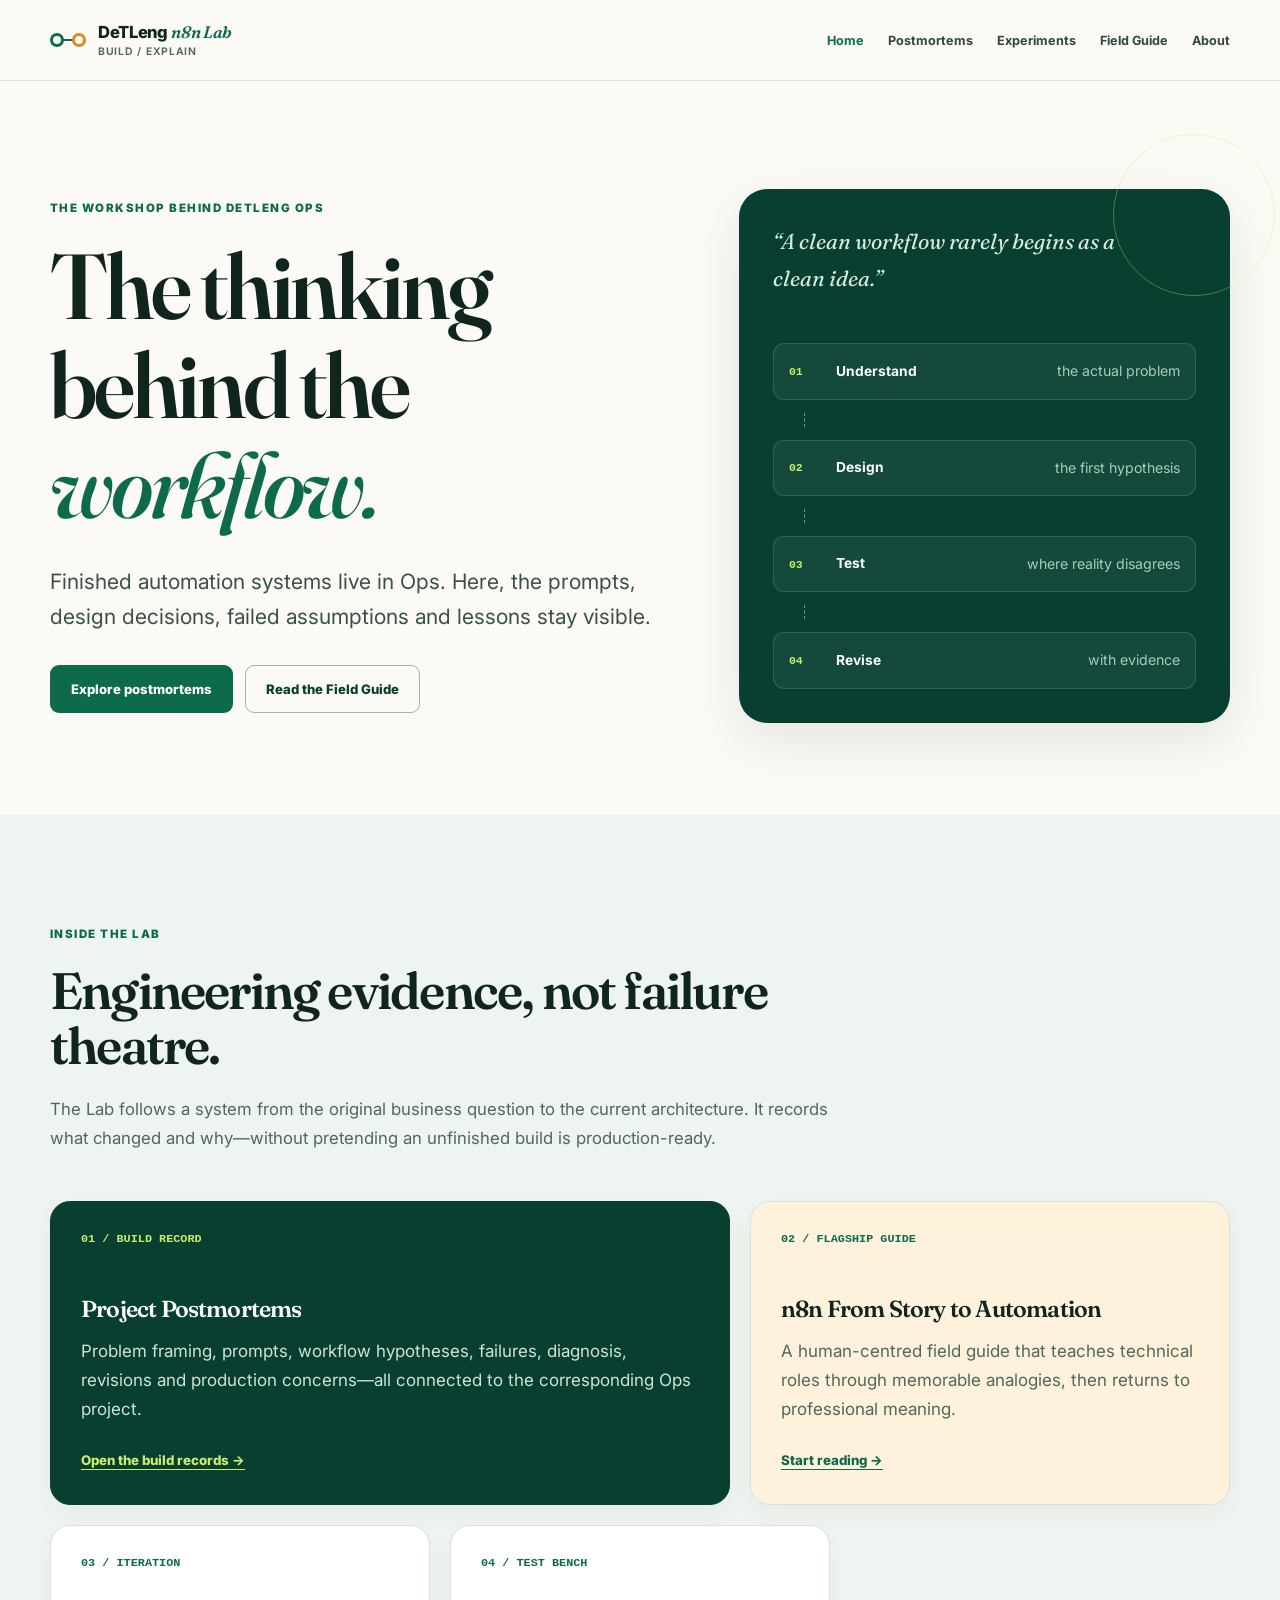
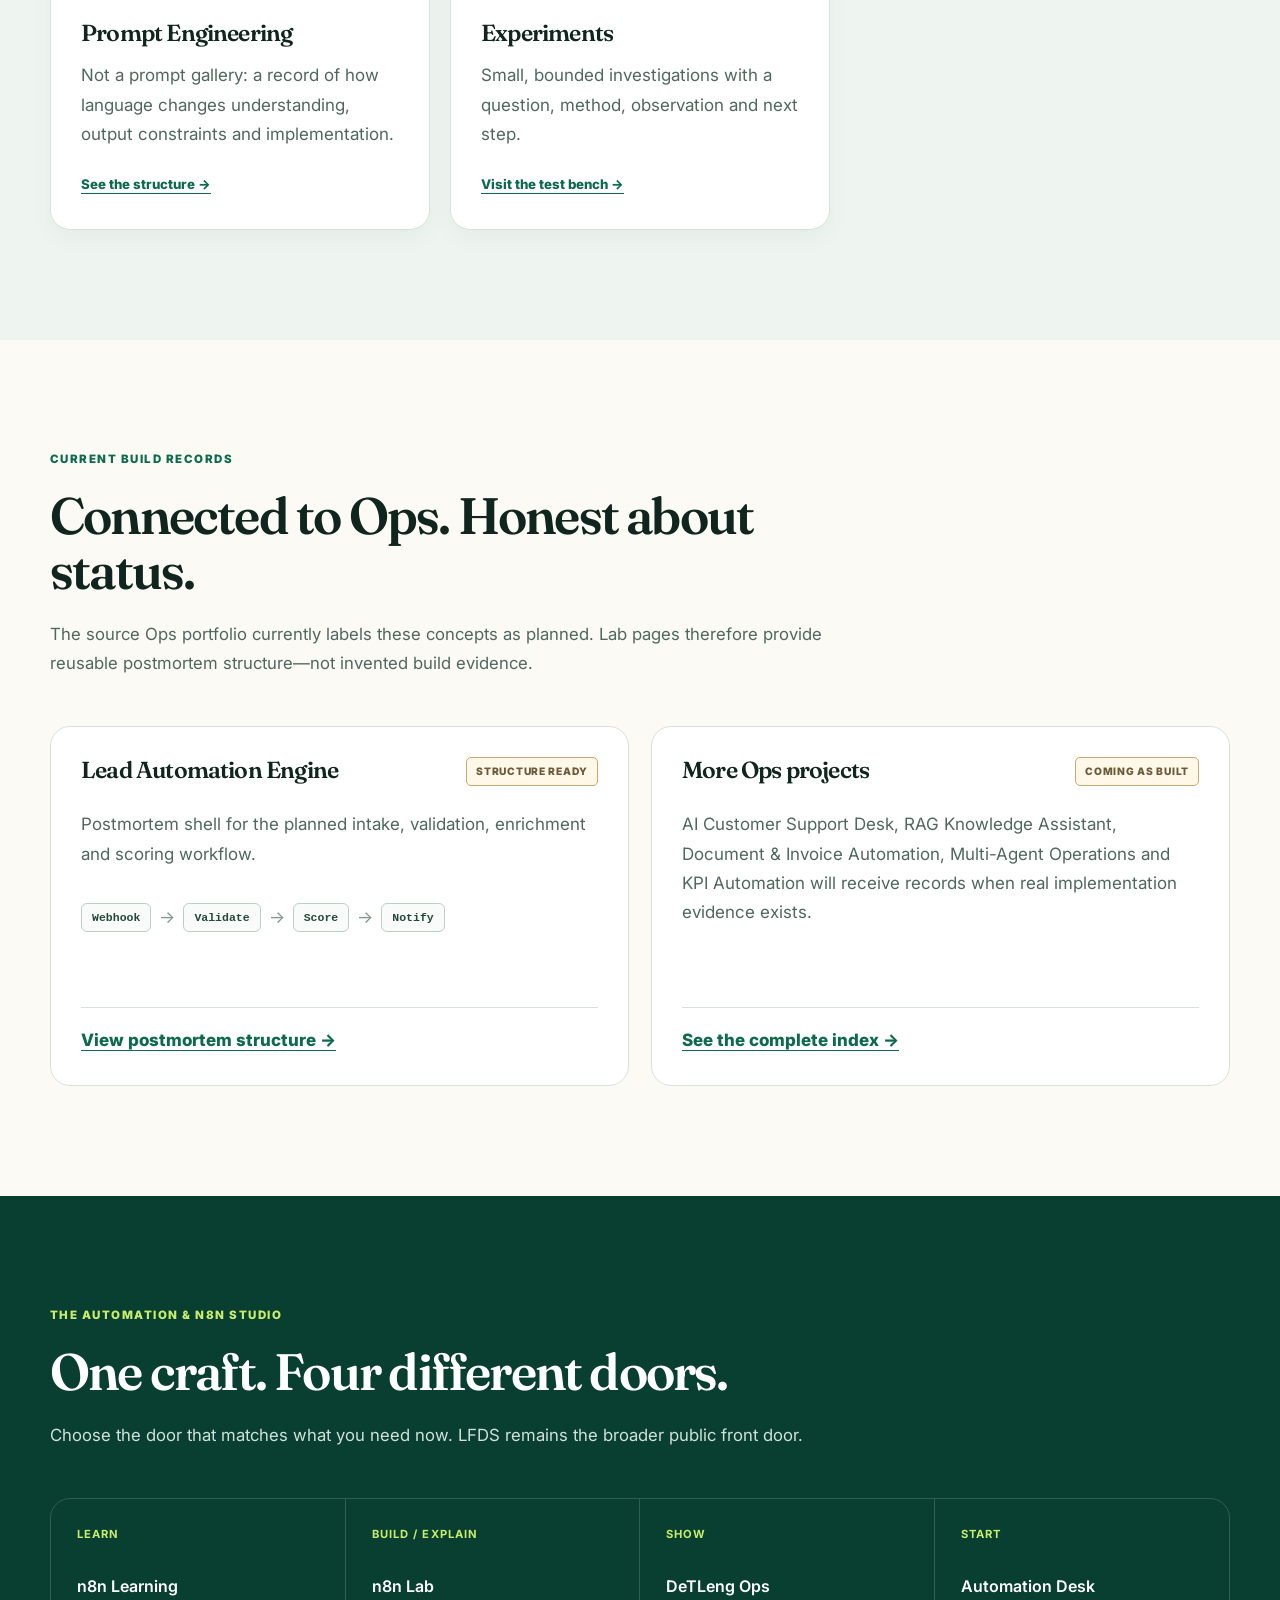
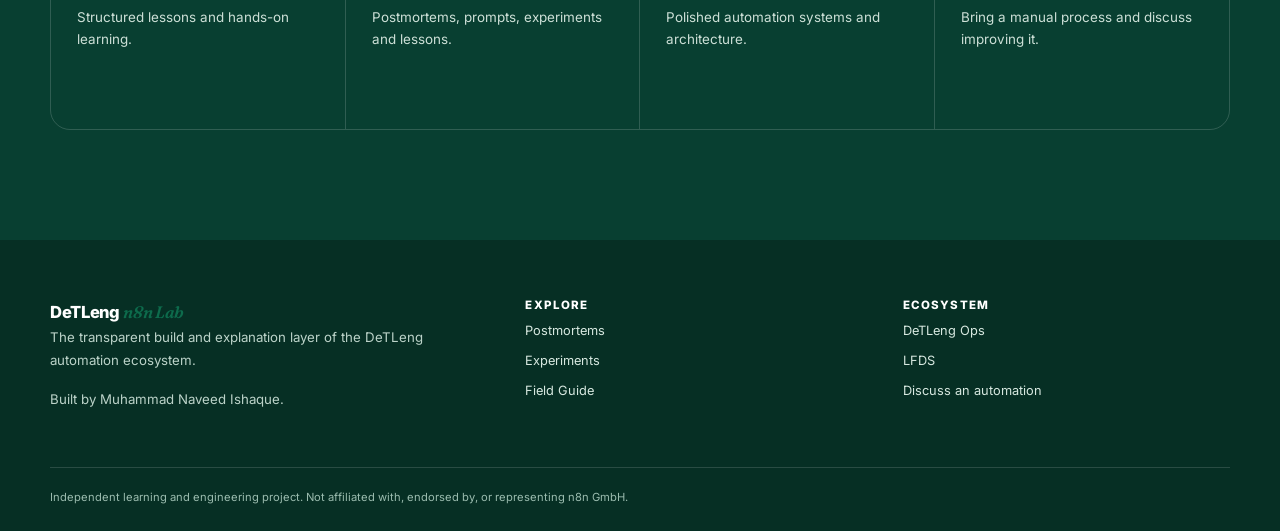
==== index.html @ 86935b05 "Build DeTLeng n8n Lab website" ====
<!doctype html>
<html lang="en">
<head>
  <meta charset="utf-8"><meta name="viewport" content="width=device-width,initial-scale=1">
  <title>DeTLeng n8n Lab — The Thinking Behind the Workflow</title>
  <meta name="description" content="A transparent engineering lab for the prompts, experiments, failures and decisions behind DeTLeng automation systems.">
  <link rel="canonical" href="https://n8nlab.detleng.com/">
  <meta property="og:type" content="website"><meta property="og:title" content="DeTLeng n8n Lab"><meta property="og:description" content="The thinking behind the finished workflow."><meta property="og:url" content="https://n8nlab.detleng.com/">
  <link rel="icon" href="data:image/svg+xml,%3Csvg xmlns='http://www.w3.org/2000/svg' viewBox='0 0 64 64'%3E%3Crect width='64' height='64' rx='16' fill='%23fbfaf5'/%3E%3Ccircle cx='23' cy='32' r='8' fill='none' stroke='%230d6b4c' stroke-width='5'/%3E%3Ccircle cx='42' cy='32' r='8' fill='none' stroke='%23d98a24' stroke-width='5'/%3E%3Cpath d='M31 32h3' stroke='%23083f31' stroke-width='4'/%3E%3C/svg%3E">
  <link rel="preconnect" href="https://fonts.googleapis.com"><link rel="preconnect" href="https://fonts.gstatic.com" crossorigin><link href="https://fonts.googleapis.com/css2?family=Fraunces:ital,opsz,wght@0,9..144,500;0,9..144,600;1,9..144,500&family=Inter:wght@400;500;600;700;800&display=swap" rel="stylesheet">
  <link rel="stylesheet" href="assets/css/styles.css">
</head>
<body><a class="skip-link" href="#main">Skip to content</a>
<header class="site-header"><div class="wrap header-inner">
  <a class="brand" href="./"><span class="brand-mark"><i></i><i></i></span><span class="brand-copy"><span class="brand-name">DeTLeng <em>n8n Lab</em></span><span class="brand-tag">Build / Explain</span></span></a>
  <nav class="main-nav" aria-label="Primary"><ul><li><a aria-current="page" href="./">Home</a></li><li><a href="postmortems/">Postmortems</a></li><li><a href="experiments/">Experiments</a></li><li><a href="field-guide/">Field Guide</a></li><li><a href="about/">About</a></li></ul></nav>
  <button class="nav-toggle" aria-expanded="false" aria-label="Toggle navigation"><span></span><span></span><span></span></button>
</div></header>
<main id="main">
  <section class="hero"><div class="wrap hero-grid"><div>
    <p class="eyebrow">The workshop behind DeTLeng Ops</p><h1>The thinking behind the <em>workflow.</em></h1>
    <p class="lead">Finished automation systems live in Ops. Here, the prompts, design decisions, failed assumptions and lessons stay visible.</p>
    <div class="actions"><a class="btn btn-primary" href="postmortems/">Explore postmortems</a><a class="btn btn-secondary" href="field-guide/">Read the Field Guide</a></div>
  </div><div class="lab-map" aria-label="Workflow from problem to revision">
    <p class="map-note">“A clean workflow rarely begins as a clean idea.”</p><div class="map-flow">
      <div class="map-step"><span class="map-num">01</span><b>Understand</b><small>the actual problem</small></div><div class="map-connector"></div>
      <div class="map-step"><span class="map-num">02</span><b>Design</b><small>the first hypothesis</small></div><div class="map-connector"></div>
      <div class="map-step"><span class="map-num">03</span><b>Test</b><small>where reality disagrees</small></div><div class="map-connector"></div>
      <div class="map-step"><span class="map-num">04</span><b>Revise</b><small>with evidence</small></div>
    </div>
  </div></div></section>
  <section class="section section-wash"><div class="wrap"><div class="section-head"><p class="section-label">Inside the lab</p><h2>Engineering evidence, not failure theatre.</h2><p>The Lab follows a system from the original business question to the current architecture. It records what changed and why—without pretending an unfinished build is production-ready.</p></div>
  <div class="feature-grid">
    <article class="feature-card"><span class="index">01 / BUILD RECORD</span><h3>Project Postmortems</h3><p>Problem framing, prompts, workflow hypotheses, failures, diagnosis, revisions and production concerns—all connected to the corresponding Ops project.</p><a href="postmortems/">Open the build records →</a></article>
    <article class="feature-card"><span class="index">02 / FLAGSHIP GUIDE</span><h3>n8n From Story to Automation</h3><p>A human-centred field guide that teaches technical roles through memorable analogies, then returns to professional meaning.</p><a href="field-guide/">Start reading →</a></article>
    <article class="feature-card"><span class="index">03 / ITERATION</span><h3>Prompt Engineering</h3><p>Not a prompt gallery: a record of how language changes understanding, output constraints and implementation.</p><a href="postmortems/lead-automation-engine.html#prompt-engineering">See the structure →</a></article>
    <article class="feature-card"><span class="index">04 / TEST BENCH</span><h3>Experiments</h3><p>Small, bounded investigations with a question, method, observation and next step.</p><a href="experiments/">Visit the test bench →</a></article>
  </div></div></section>
  <section class="section"><div class="wrap"><div class="section-head"><p class="section-label">Current build records</p><h2>Connected to Ops. Honest about status.</h2><p>The source Ops portfolio currently labels these concepts as planned. Lab pages therefore provide reusable postmortem structure—not invented build evidence.</p></div>
  <div class="project-grid">
    <article class="project-card"><div class="project-top"><h3>Lead Automation Engine</h3><span class="status">Structure ready</span></div><p>Postmortem shell for the planned intake, validation, enrichment and scoring workflow.</p><div class="trace"><span>Webhook</span><i>→</i><span>Validate</span><i>→</i><span>Score</span><i>→</i><span>Notify</span></div><footer><a class="text-link" href="postmortems/lead-automation-engine.html">View postmortem structure →</a></footer></article>
    <article class="project-card"><div class="project-top"><h3>More Ops projects</h3><span class="status">Coming as built</span></div><p>AI Customer Support Desk, RAG Knowledge Assistant, Document &amp; Invoice Automation, Multi-Agent Operations and KPI Automation will receive records when real implementation evidence exists.</p><footer><a class="text-link" href="postmortems/">See the complete index →</a></footer></article>
  </div></div></section>
  <section class="section section-dark"><div class="wrap"><div class="section-head"><p class="section-label">The Automation &amp; n8n Studio</p><h2>One craft. Four different doors.</h2><p>Choose the door that matches what you need now. LFDS remains the broader public front door.</p></div><div class="doors">
    <a class="door" href="https://n8n.detleng.com/"><strong>LEARN</strong><h3>n8n Learning</h3><p>Structured lessons and hands-on learning.</p></a><a class="door" href="./"><strong>BUILD / EXPLAIN</strong><h3>n8n Lab</h3><p>Postmortems, prompts, experiments and lessons.</p></a><a class="door" href="https://ops.detleng.com/"><strong>SHOW</strong><h3>DeTLeng Ops</h3><p>Polished automation systems and architecture.</p></a><a class="door" href="https://automation.detleng.com/"><strong>START</strong><h3>Automation Desk</h3><p>Bring a manual process and discuss improving it.</p></a>
  </div></div></section>
</main>
<footer class="site-footer"><div class="wrap"><div class="footer-grid"><div><div class="brand-name">DeTLeng <em>n8n Lab</em></div><p>The transparent build and explanation layer of the DeTLeng automation ecosystem.</p><p>Built by Muhammad Naveed Ishaque.</p></div><div><h3>Explore</h3><a href="postmortems/">Postmortems</a><a href="experiments/">Experiments</a><a href="field-guide/">Field Guide</a></div><div><h3>Ecosystem</h3><a href="https://ops.detleng.com/">DeTLeng Ops</a><a href="https://lfds.detleng.com/">LFDS</a><a href="https://automation.detleng.com/">Discuss an automation</a></div></div><div class="footer-legal">Independent learning and engineering project. Not affiliated with, endorsed by, or representing n8n GmbH.</div></div></footer>
<script src="assets/js/main.js"></script></body></html>
---- assets/css/styles.css ----
:root {
  --ink: #10251e;
  --muted: #50675e;
  --paper: #fbfaf5;
  --surface: #ffffff;
  --wash: #eef4ef;
  --line: #d7e2da;
  --green: #0d6b4c;
  --green-dark: #083f31;
  --mint: #d9f4e7;
  --lime: #c8ed6b;
  --amber: #d98a24;
  --amber-wash: #fff2dc;
  --blue: #276d89;
  --display: "Fraunces", Georgia, serif;
  --body: Inter, system-ui, sans-serif;
  --mono: "SFMono-Regular", Consolas, monospace;
  --wrap: min(1180px, calc(100% - 40px));
  --reading: 760px;
  --radius: 20px;
  --shadow: 0 18px 55px rgba(16, 37, 30, .09);
}
* { box-sizing: border-box; }
html { scroll-behavior: smooth; scroll-padding-top: 100px; }
body { margin: 0; color: var(--ink); background: var(--paper); font: 400 17px/1.72 var(--body); -webkit-font-smoothing: antialiased; }
a { color: inherit; text-decoration-thickness: 1px; text-underline-offset: 4px; }
img, svg { max-width: 100%; }
button { font: inherit; }
.wrap { width: var(--wrap); margin-inline: auto; }
.skip-link { position: fixed; z-index: 100; left: 16px; top: -80px; padding: 10px 16px; color: white; background: var(--green-dark); border-radius: 8px; }
.skip-link:focus { top: 12px; }
.site-header { position: sticky; z-index: 50; top: 0; background: rgba(251,250,245,.94); border-bottom: 1px solid rgba(215,226,218,.9); backdrop-filter: blur(16px); }
.header-inner { min-height: 80px; display: flex; align-items: center; justify-content: space-between; gap: 28px; }
.brand { display: inline-flex; align-items: center; gap: 12px; text-decoration: none; }
.brand-mark { position: relative; width: 36px; height: 28px; }
.brand-mark::before { content: ""; position: absolute; inset: 13px 8px auto; border-top: 2px solid var(--green); }
.brand-mark i { position: absolute; top: 7px; width: 14px; height: 14px; border: 3px solid var(--green); border-radius: 50%; background: var(--paper); }
.brand-mark i:last-child { right: 0; border-color: var(--amber); }
.brand-copy { display: grid; line-height: 1.1; }
.brand-name { font-size: 1.04rem; font-weight: 800; letter-spacing: -.02em; }
.brand-name em { color: var(--green); font-family: var(--display); font-weight: 600; }
.brand-tag { margin-top: 5px; color: var(--muted); font-size: .65rem; font-weight: 650; letter-spacing: .07em; text-transform: uppercase; }
.main-nav ul { display: flex; gap: 24px; align-items: center; margin: 0; padding: 0; list-style: none; }
.main-nav a { color: #30483f; font-size: .79rem; font-weight: 700; text-decoration: none; }
.main-nav a:hover, .main-nav a[aria-current="page"] { color: var(--green); }
.nav-toggle { display: none; width: 42px; height: 42px; padding: 10px; background: transparent; border: 1px solid var(--line); border-radius: 9px; }
.nav-toggle span { display: block; height: 2px; margin: 5px 0; background: var(--ink); }
.eyebrow, .section-label, .kicker { margin: 0 0 18px; color: var(--green); font-size: .72rem; font-weight: 850; letter-spacing: .13em; text-transform: uppercase; }
h1, h2, h3 { margin: 0; font-family: var(--display); font-weight: 600; line-height: 1.08; letter-spacing: -.035em; }
h1 { font-size: clamp(3.3rem, 7.2vw, 7rem); }
h2 { font-size: clamp(2.2rem, 4vw, 4rem); }
h3 { font-size: 1.45rem; }
p { margin: 0 0 1.2em; }
.lead { max-width: 690px; color: #385248; font-size: clamp(1.12rem, 2vw, 1.32rem); line-height: 1.65; }
.btn { display: inline-flex; min-height: 48px; align-items: center; justify-content: center; padding: 0 20px; border: 1px solid transparent; border-radius: 9px; font-size: .82rem; font-weight: 800; text-decoration: none; transition: .2s ease; }
.btn:hover { transform: translateY(-2px); }
.btn-primary { color: white; background: var(--green); }
.btn-secondary { color: var(--green-dark); background: transparent; border-color: #9eb8aa; }
.text-link { color: var(--green); font-weight: 800; }
.hero { overflow: hidden; padding: 108px 0 92px; }
.hero-grid { display: grid; grid-template-columns: 1.12fr .88fr; align-items: center; gap: 64px; }
.hero h1 { max-width: 11ch; }
.hero h1 em { color: var(--green); font-weight: 500; }
.hero .lead { margin: 30px 0; }
.actions { display: flex; flex-wrap: wrap; gap: 12px; }
.lab-map { position: relative; min-height: 510px; padding: 34px; background: var(--green-dark); border-radius: 28px; box-shadow: var(--shadow); color: white; }
.lab-map::after { content: ""; position: absolute; width: 160px; height: 160px; right: -45px; top: -55px; border: 1px solid rgba(200,237,107,.35); border-radius: 50%; }
.map-note { max-width: 25ch; color: #d7e9e1; font-family: var(--display); font-size: 1.35rem; font-style: italic; }
.map-flow { display: grid; gap: 13px; margin-top: 46px; }
.map-step { display: grid; grid-template-columns: 34px 1fr auto; gap: 13px; align-items: center; padding: 15px; border: 1px solid rgba(255,255,255,.13); border-radius: 11px; background: rgba(255,255,255,.055); }
.map-step b { font-size: .86rem; }
.map-step small { color: #a9cbbd; }
.map-num { color: var(--lime); font: 700 .72rem var(--mono); }
.map-connector { height: 14px; margin-left: 31px; border-left: 1px dashed #6d9a87; }
.section { padding: 110px 0; }
.section-wash { background: var(--wash); }
.section-dark { color: white; background: var(--green-dark); }
.section-head { max-width: 780px; margin-bottom: 48px; }
.section-head p:last-child { margin-top: 22px; color: var(--muted); font-size: 1.05rem; }
.section-dark .section-label { color: var(--lime); }
.section-dark .section-head p:last-child { color: #d0e2da; }
.feature-grid { display: grid; grid-template-columns: repeat(12, 1fr); gap: 20px; }
.feature-card { grid-column: span 4; min-height: 290px; padding: 30px; background: var(--surface); border: 1px solid var(--line); border-radius: var(--radius); box-shadow: 0 8px 25px rgba(16,37,30,.04); }
.feature-card:first-child { grid-column: span 7; color: white; background: var(--green-dark); border-color: var(--green-dark); }
.feature-card:nth-child(2) { grid-column: span 5; background: var(--amber-wash); }
.feature-card .index { display: block; margin-bottom: 50px; color: var(--green); font: 700 .74rem var(--mono); }
.feature-card:first-child .index { color: var(--lime); }
.feature-card p { margin-top: 16px; color: var(--muted); }
.feature-card:first-child p { color: #cfe3da; }
.feature-card a { color: var(--green); font-size: .83rem; font-weight: 800; }
.feature-card:first-child a { color: var(--lime); }
.trace { display: flex; flex-wrap: wrap; gap: 8px; align-items: center; }
.trace span { padding: 7px 10px; border: 1px solid #bcd1c4; border-radius: 6px; background: #f8fbf9; color: #26483b; font: 700 .72rem var(--mono); }
.trace i { color: #80988d; font-style: normal; }
.project-grid { display: grid; grid-template-columns: repeat(2, 1fr); gap: 22px; }
.project-card { display: flex; min-height: 360px; flex-direction: column; padding: 30px; background: white; border: 1px solid var(--line); border-radius: var(--radius); }
.project-top { display: flex; justify-content: space-between; gap: 20px; margin-bottom: 24px; }
.status { flex: 0 0 auto; height: fit-content; padding: 5px 9px; color: #6c5b3b; border: 1px solid #c9a86d; border-radius: 5px; background: #fff8e9; font-size: .64rem; font-weight: 850; letter-spacing: .07em; text-transform: uppercase; }
.project-card p { color: var(--muted); }
.project-card .trace { margin: 14px 0 28px; }
.project-card footer { margin-top: auto; padding-top: 18px; border-top: 1px solid var(--line); }
.empty-note { padding: 28px; border: 1px dashed #9eb8aa; border-radius: 14px; color: var(--muted); background: rgba(255,255,255,.55); }
.doors { display: grid; grid-template-columns: repeat(4, 1fr); border: 1px solid rgba(255,255,255,.16); border-radius: var(--radius); overflow: hidden; }
.door { min-height: 230px; padding: 26px; border-right: 1px solid rgba(255,255,255,.16); text-decoration: none; }
.door:last-child { border: 0; }
.door strong { display: block; color: var(--lime); font-size: .7rem; letter-spacing: .1em; }
.door h3 { margin: 34px 0 12px; font-family: var(--body); font-size: 1rem; letter-spacing: 0; }
.door p { color: #cde0d7; font-size: .84rem; line-height: 1.6; }
.page-hero { padding: 84px 0 68px; border-bottom: 1px solid var(--line); }
.page-hero h1 { max-width: 14ch; font-size: clamp(3.1rem, 6vw, 6.2rem); }
.page-hero .lead { margin-top: 24px; }
.breadcrumbs { margin-bottom: 22px; color: var(--muted); font-size: .75rem; font-weight: 700; }
.breadcrumbs a { color: var(--green); }
.guide-shell { width: min(1420px, calc(100% - 40px)); margin: 0 auto; display: grid; grid-template-columns: 250px minmax(0, 820px) 180px; gap: 44px; align-items: start; padding: 60px 0 100px; }
.guide-nav { position: sticky; top: 106px; max-height: calc(100vh - 130px); overflow: auto; padding-right: 12px; }
.guide-nav strong { display: block; margin-bottom: 14px; font-size: .72rem; letter-spacing: .1em; text-transform: uppercase; }
.guide-nav a { display: block; padding: 7px 10px; color: var(--muted); border-left: 2px solid var(--line); font-size: .76rem; line-height: 1.35; text-decoration: none; }
.guide-nav a:hover, .guide-nav a.active { color: var(--green); border-color: var(--green); background: var(--mint); }
.guide-article { min-width: 0; }
.guide-article > h1 { margin: 90px 0 26px; padding-top: 22px; border-top: 1px solid var(--line); font-size: clamp(2.35rem, 4vw, 3.7rem); }
.guide-article > h1:first-child { margin-top: 0; padding-top: 0; border: 0; }
.guide-article h2 { margin: 56px 0 20px; font-size: clamp(1.75rem, 3vw, 2.4rem); }
.guide-article h3 { margin: 34px 0 15px; font-family: var(--body); font-size: 1.1rem; letter-spacing: 0; }
.guide-article p, .guide-article li { color: #263e35; }
.guide-article strong { color: var(--ink); }
.guide-article blockquote { margin: 30px 0; padding: 24px 28px; color: var(--green-dark); border-left: 4px solid var(--amber); background: var(--amber-wash); font-family: var(--display); font-size: 1.25rem; font-style: italic; }
.guide-article blockquote p:last-child { margin-bottom: 0; }
.guide-article pre, .code-panel { overflow-x: auto; margin: 28px 0; padding: 24px; color: #e8f5ef; background: #0b382c; border: 1px solid #205746; border-radius: 14px; font: 500 .88rem/1.75 var(--mono); }
.guide-article code:not(pre code) { padding: 2px 6px; color: #8a4f07; background: var(--amber-wash); border-radius: 4px; font: .88em var(--mono); }
.guide-article table { width: 100%; border-collapse: collapse; margin: 30px 0; font-size: .88rem; }
.guide-article th, .guide-article td { padding: 13px 14px; border: 1px solid var(--line); text-align: left; vertical-align: top; }
.guide-article th { background: var(--wash); }
.guide-progress { position: sticky; top: 110px; }
.guide-progress span { display: block; color: var(--muted); font-size: .7rem; font-weight: 700; text-transform: uppercase; }
.progress-track { height: 160px; width: 3px; margin: 14px 0; background: var(--line); }
.progress-bar { width: 100%; height: 0; background: var(--green); }
.back-top { color: var(--green); font-size: .75rem; font-weight: 800; }
.postmortem-layout { display: grid; grid-template-columns: minmax(0, 790px) 270px; gap: 70px; align-items: start; }
.postmortem-content section { padding: 54px 0; border-top: 1px solid var(--line); }
.postmortem-content h2 { margin-bottom: 22px; font-size: 2.35rem; }
.postmortem-content p { color: #314a40; }
.side-card { position: sticky; top: 110px; padding: 24px; background: white; border: 1px solid var(--line); border-radius: 15px; }
.side-card dl { margin: 0; }
.side-card dt { margin-top: 18px; color: var(--muted); font-size: .67rem; font-weight: 800; text-transform: uppercase; }
.side-card dd { margin: 4px 0 0; font-size: .9rem; font-weight: 700; }
.placeholder { padding: 24px; border: 1px dashed #b49153; border-radius: 12px; background: #fff9ed; }
.placeholder strong { display: block; color: #7c5316; }
.placeholder p { margin: 6px 0 0; color: #684f2e; }
.callout { margin: 28px 0; padding: 26px; border-left: 4px solid var(--green); background: var(--mint); }
.site-footer { padding: 58px 0 24px; color: white; background: #062f24; }
.footer-grid { display: grid; grid-template-columns: 1.3fr 1fr 1fr; gap: 50px; }
.footer-grid p { color: #bcd3c9; font-size: .83rem; }
.footer-grid h3 { font: 800 .72rem var(--body); letter-spacing: .1em; text-transform: uppercase; }
.footer-grid a { display: block; margin: 8px 0; color: #d7e8e0; font-size: .8rem; text-decoration: none; }
.footer-legal { margin-top: 40px; padding-top: 20px; color: #9bbcaf; border-top: 1px solid rgba(255,255,255,.14); font-size: .7rem; }
:focus-visible { outline: 3px solid var(--amber); outline-offset: 3px; }
@media (max-width: 1100px) {
  .guide-shell { grid-template-columns: 220px minmax(0, 1fr); }
  .guide-progress { display: none; }
  .main-nav ul { gap: 15px; }
  .postmortem-layout { grid-template-columns: 1fr 230px; gap: 38px; }
}
@media (max-width: 820px) {
  .nav-toggle { display: block; }
  .main-nav { position: absolute; display: none; top: 79px; left: 0; right: 0; padding: 12px 20px 22px; background: var(--paper); border-bottom: 1px solid var(--line); }
  .nav-open .main-nav { display: block; }
  .main-nav ul { display: block; }
  .main-nav a { display: block; padding: 12px; border-bottom: 1px solid var(--line); font-size: .95rem; }
  .hero-grid, .postmortem-layout { grid-template-columns: 1fr; }
  .lab-map { min-height: auto; }
  .feature-card, .feature-card:first-child, .feature-card:nth-child(2) { grid-column: span 6; }
  .doors { grid-template-columns: 1fr 1fr; }
  .door:nth-child(2) { border-right: 0; }
  .door:nth-child(-n+2) { border-bottom: 1px solid rgba(255,255,255,.16); }
  .guide-shell { width: min(100% - 32px, 820px); grid-template-columns: 1fr; padding-top: 30px; }
  .guide-nav { position: relative; top: auto; max-height: 280px; padding: 18px; background: white; border: 1px solid var(--line); border-radius: 12px; }
  .side-card { position: relative; top: auto; order: -1; }
}
@media (max-width: 600px) {
  body { font-size: 16.5px; }
  :root { --wrap: min(100% - 32px, 1180px); }
  .brand-tag { display: none; }
  .hero { padding: 68px 0; }
  .hero h1 { font-size: clamp(3rem, 15vw, 4.5rem); }
  .section { padding: 76px 0; }
  .feature-card, .feature-card:first-child, .feature-card:nth-child(2) { grid-column: 1 / -1; min-height: 0; }
  .project-grid, .footer-grid { grid-template-columns: 1fr; }
  .project-card { min-height: 0; padding: 24px; }
  .project-top { display: block; }
  .project-top .status { display: inline-block; margin-top: 14px; }
  .doors { grid-template-columns: 1fr; }
  .door, .door:nth-child(2) { min-height: 0; border-right: 0; border-bottom: 1px solid rgba(255,255,255,.16); }
  .actions .btn { width: 100%; }
  .page-hero { padding: 58px 0 46px; }
  .guide-article pre { margin-inline: -8px; padding: 18px; font-size: .78rem; }
  .guide-article table { display: block; overflow-x: auto; white-space: nowrap; }
}
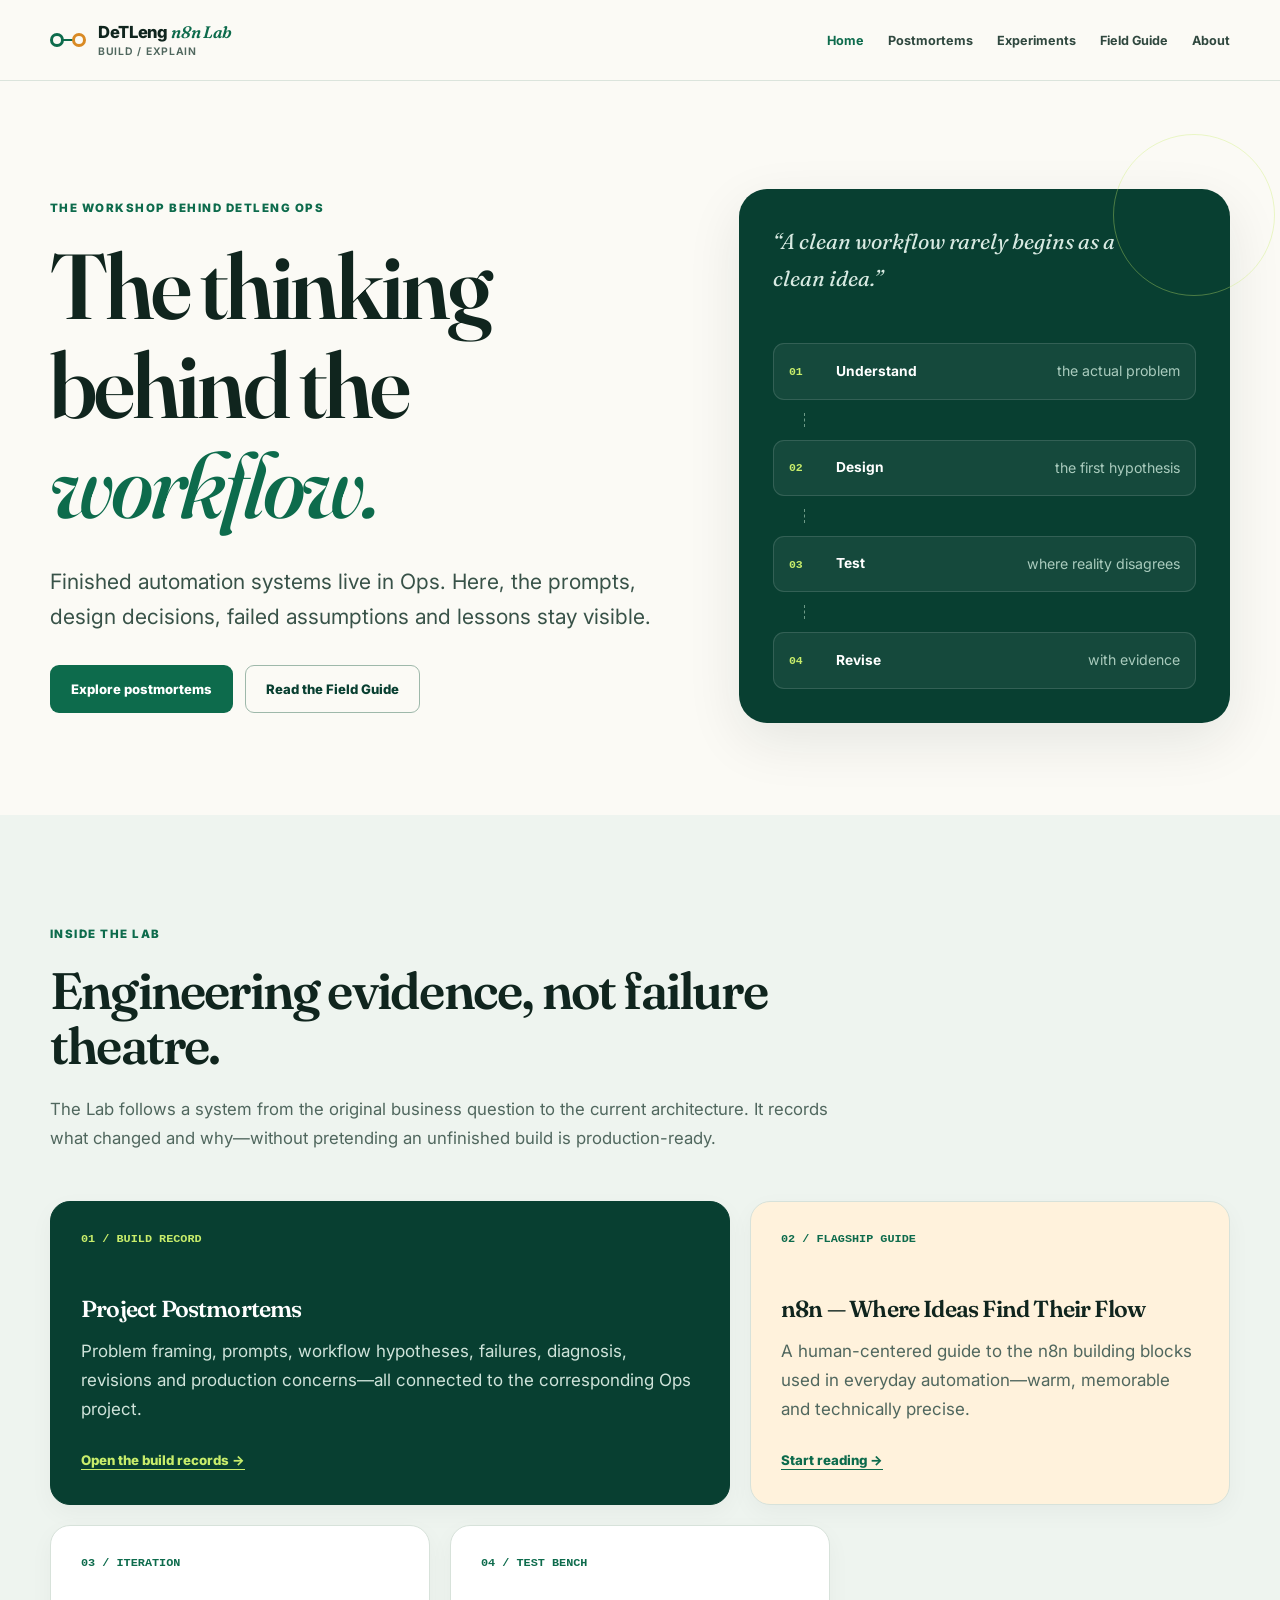
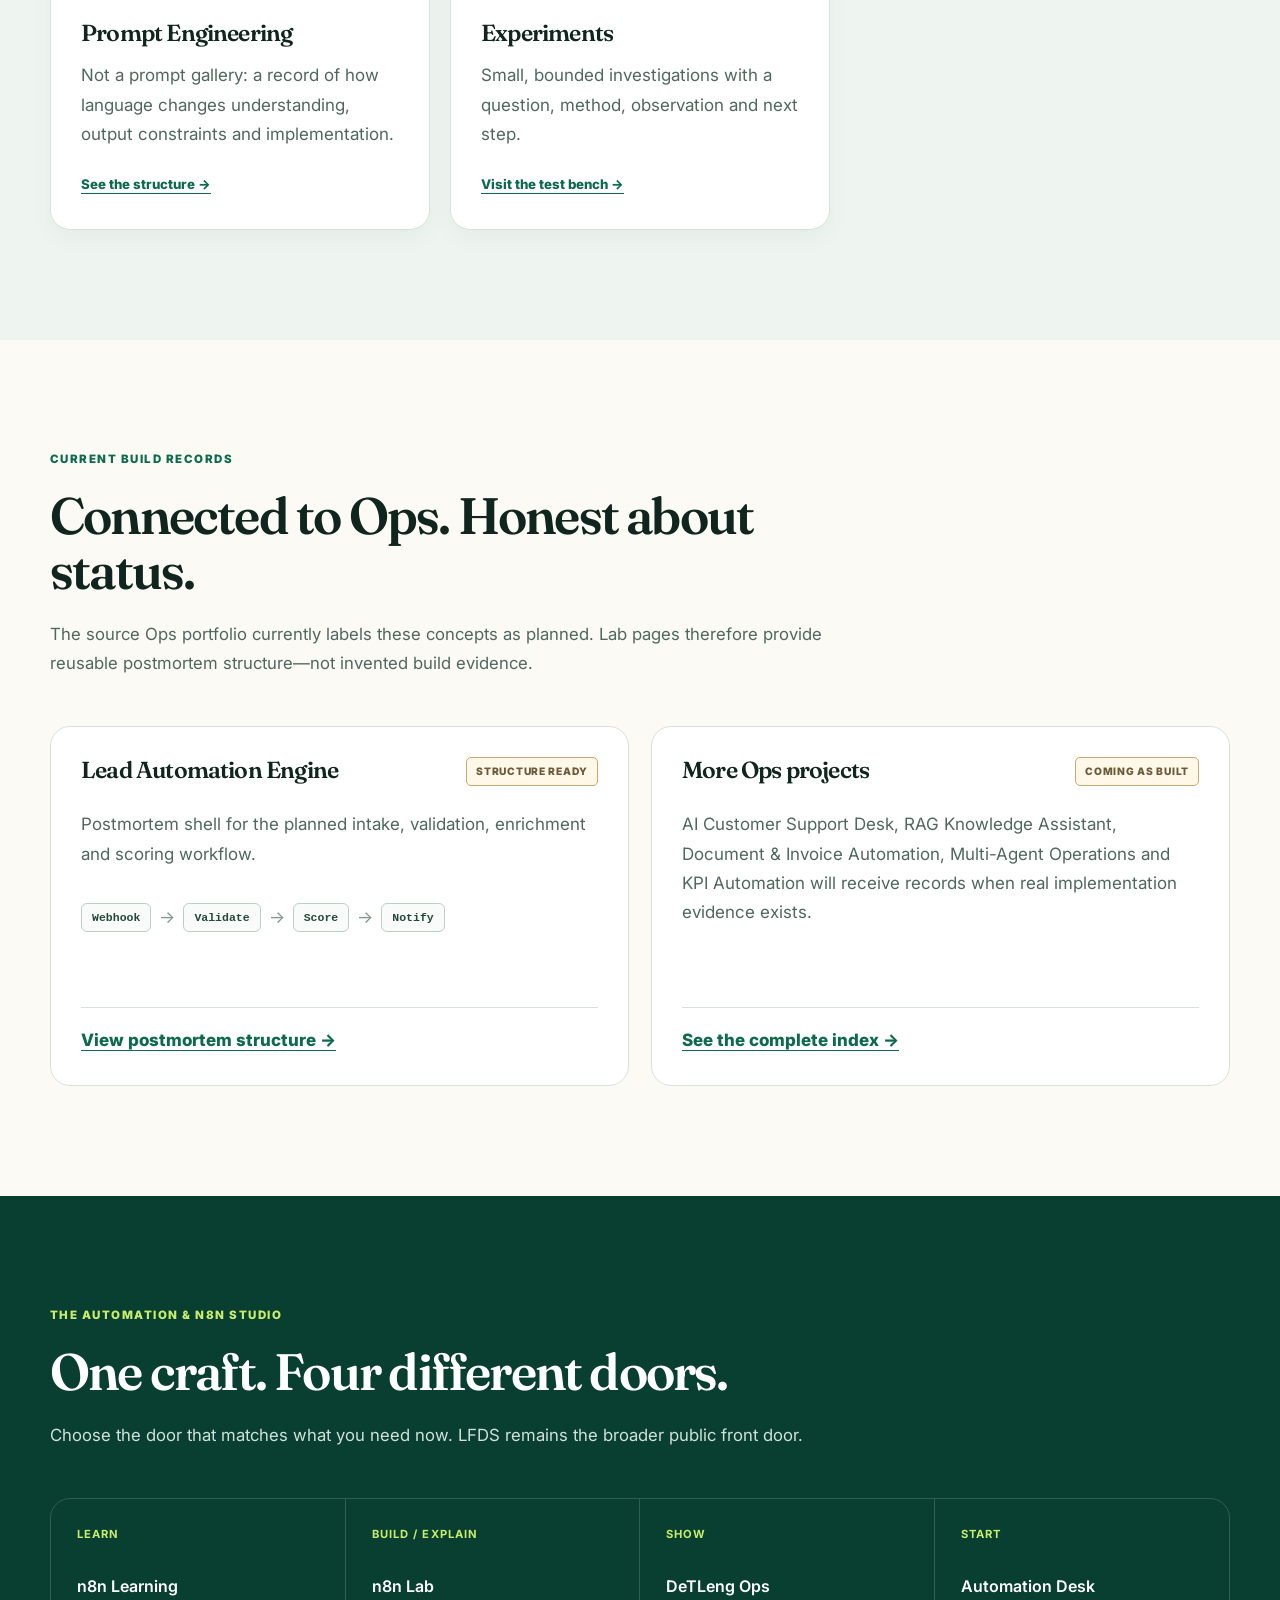
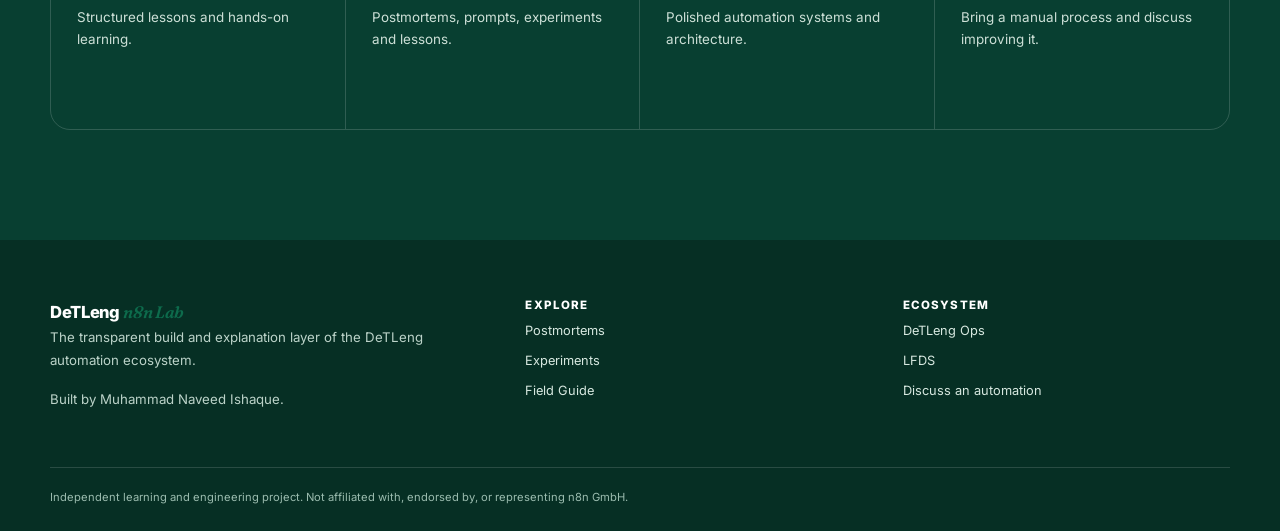
==== commit 4ddd386b: "Rebuild Field Guide around everyday n8n building blocks" ====
--- a/index.html
+++ b/index.html
@@ -2,11 +2,10 @@
 <html lang="en">
 <head>
   <meta charset="utf-8"><meta name="viewport" content="width=device-width,initial-scale=1">
-  <title>DeTLeng n8n Lab — The Thinking Behind the Workflow</title>
+  <title>DeTLeng n8n Lab — The Thinking Behind the Workflow</title><link rel="icon" href="assets/favicon.svg" type="image/svg+xml">
   <meta name="description" content="A transparent engineering lab for the prompts, experiments, failures and decisions behind DeTLeng automation systems.">
   <link rel="canonical" href="https://n8nlab.detleng.com/">
   <meta property="og:type" content="website"><meta property="og:title" content="DeTLeng n8n Lab"><meta property="og:description" content="The thinking behind the finished workflow."><meta property="og:url" content="https://n8nlab.detleng.com/">
-  <link rel="icon" href="data:image/svg+xml,%3Csvg xmlns='http://www.w3.org/2000/svg' viewBox='0 0 64 64'%3E%3Crect width='64' height='64' rx='16' fill='%23fbfaf5'/%3E%3Ccircle cx='23' cy='32' r='8' fill='none' stroke='%230d6b4c' stroke-width='5'/%3E%3Ccircle cx='42' cy='32' r='8' fill='none' stroke='%23d98a24' stroke-width='5'/%3E%3Cpath d='M31 32h3' stroke='%23083f31' stroke-width='4'/%3E%3C/svg%3E">
   <link rel="preconnect" href="https://fonts.googleapis.com"><link rel="preconnect" href="https://fonts.gstatic.com" crossorigin><link href="https://fonts.googleapis.com/css2?family=Fraunces:ital,opsz,wght@0,9..144,500;0,9..144,600;1,9..144,500&family=Inter:wght@400;500;600;700;800&display=swap" rel="stylesheet">
   <link rel="stylesheet" href="assets/css/styles.css">
 </head>
@@ -32,7 +31,7 @@
   <section class="section section-wash"><div class="wrap"><div class="section-head"><p class="section-label">Inside the lab</p><h2>Engineering evidence, not failure theatre.</h2><p>The Lab follows a system from the original business question to the current architecture. It records what changed and why—without pretending an unfinished build is production-ready.</p></div>
   <div class="feature-grid">
     <article class="feature-card"><span class="index">01 / BUILD RECORD</span><h3>Project Postmortems</h3><p>Problem framing, prompts, workflow hypotheses, failures, diagnosis, revisions and production concerns—all connected to the corresponding Ops project.</p><a href="postmortems/">Open the build records →</a></article>
-    <article class="feature-card"><span class="index">02 / FLAGSHIP GUIDE</span><h3>n8n From Story to Automation</h3><p>A human-centred field guide that teaches technical roles through memorable analogies, then returns to professional meaning.</p><a href="field-guide/">Start reading →</a></article>
+    <article class="feature-card"><span class="index">02 / FLAGSHIP GUIDE</span><h3>n8n — Where Ideas Find Their Flow</h3><p>A human-centered guide to the n8n building blocks used in everyday automation—warm, memorable and technically precise.</p><a href="field-guide/">Start reading →</a></article>
     <article class="feature-card"><span class="index">03 / ITERATION</span><h3>Prompt Engineering</h3><p>Not a prompt gallery: a record of how language changes understanding, output constraints and implementation.</p><a href="postmortems/lead-automation-engine.html#prompt-engineering">See the structure →</a></article>
     <article class="feature-card"><span class="index">04 / TEST BENCH</span><h3>Experiments</h3><p>Small, bounded investigations with a question, method, observation and next step.</p><a href="experiments/">Visit the test bench →</a></article>
   </div></div></section>
--- a/assets/css/styles.css
+++ b/assets/css/styles.css
@@ -114,6 +114,7 @@
 .guide-shell { width: min(1420px, calc(100% - 40px)); margin: 0 auto; display: grid; grid-template-columns: 250px minmax(0, 820px) 180px; gap: 44px; align-items: start; padding: 60px 0 100px; }
 .guide-nav { position: sticky; top: 106px; max-height: calc(100vh - 130px); overflow: auto; padding-right: 12px; }
 .guide-nav strong { display: block; margin-bottom: 14px; font-size: .72rem; letter-spacing: .1em; text-transform: uppercase; }
+.guide-nav-hint { display: block; margin: -6px 0 16px; color: var(--muted); font-size: .72rem; line-height: 1.45; }
 .guide-nav a { display: block; padding: 7px 10px; color: var(--muted); border-left: 2px solid var(--line); font-size: .76rem; line-height: 1.35; text-decoration: none; }
 .guide-nav a:hover, .guide-nav a.active { color: var(--green); border-color: var(--green); background: var(--mint); }
 .guide-article { min-width: 0; }
@@ -121,11 +122,27 @@
 .guide-article > h1:first-child { margin-top: 0; padding-top: 0; border: 0; }
 .guide-article h2 { margin: 56px 0 20px; font-size: clamp(1.75rem, 3vw, 2.4rem); }
 .guide-article h3 { margin: 34px 0 15px; font-family: var(--body); font-size: 1.1rem; letter-spacing: 0; }
+.guide-article .guide-label { display: flex; gap: 10px; align-items: center; margin-top: 38px; color: var(--green); font: 800 .72rem/1.4 var(--body); letter-spacing: .1em; text-transform: uppercase; }
+.guide-article .guide-label::before { content: ""; width: 24px; height: 2px; background: currentColor; }
+.guide-article .guide-label--human-scene { color: #70552f; }
+.guide-article .guide-label--professional-meaning { color: var(--blue); }
+.guide-article .guide-label--warning { padding: 12px 15px; color: #8a4f07; border: 1px solid #e8c58a; border-radius: 8px; background: var(--amber-wash); }
+.guide-article .guide-label--warning::before { width: 8px; height: 8px; border-radius: 50%; }
+.guide-article .guide-label--memory-hook { color: var(--green-dark); }
+.guide-article .guide-label--memory-hook + p { padding: 18px 22px; border-left: 4px solid var(--green); background: var(--mint); font-family: var(--display); font-size: 1.2rem; }
+.guide-article .guide-label--whisper { margin-top: 58px; color: var(--muted); }
+.guide-article .guide-label--whisper + blockquote,
+.guide-article .guide-label--whisper + p { padding: 30px; color: var(--green-dark); border: 0; border-block: 1px solid var(--line); background: transparent; font-family: var(--display); font-size: 1.32rem; font-style: italic; }
 .guide-article p, .guide-article li { color: #263e35; }
 .guide-article strong { color: var(--ink); }
 .guide-article blockquote { margin: 30px 0; padding: 24px 28px; color: var(--green-dark); border-left: 4px solid var(--amber); background: var(--amber-wash); font-family: var(--display); font-size: 1.25rem; font-style: italic; }
 .guide-article blockquote p:last-child { margin-bottom: 0; }
 .guide-article pre, .code-panel { overflow-x: auto; margin: 28px 0; padding: 24px; color: #e8f5ef; background: #0b382c; border: 1px solid #205746; border-radius: 14px; font: 500 .88rem/1.75 var(--mono); }
+.guide-article .workflow-visual { position: relative; padding: 28px 30px; color: var(--green-dark); background: linear-gradient(135deg, #f4faf6, #edf5ef); border: 1px solid #bfd3c6; border-left: 5px solid var(--green); box-shadow: 0 10px 30px rgba(16,37,30,.06); white-space: pre-wrap; }
+.guide-article .workflow-visual::before { content: "WORKFLOW"; display: block; margin-bottom: 12px; color: var(--green); font: 800 .64rem var(--body); letter-spacing: .12em; }
+.guide-article .optional-section { padding: 30px; color: white; border: 0; border-radius: var(--radius); background: var(--green-dark); }
+.guide-article .optional-section::after { content: "Optional extension — useful when a project needs grounded knowledge, not a prerequisite for everyday automation."; display: block; margin-top: 14px; color: #cfe3da; font: 500 .92rem/1.6 var(--body); letter-spacing: 0; }
+.guide-article .road-map-section { padding-top: 36px; border-top: 4px solid var(--green); }
 .guide-article code:not(pre code) { padding: 2px 6px; color: #8a4f07; background: var(--amber-wash); border-radius: 4px; font: .88em var(--mono); }
 .guide-article table { width: 100%; border-collapse: collapse; margin: 30px 0; font-size: .88rem; }
 .guide-article th, .guide-article td { padding: 13px 14px; border: 1px solid var(--line); text-align: left; vertical-align: top; }
@@ -174,6 +191,7 @@
   .door:nth-child(-n+2) { border-bottom: 1px solid rgba(255,255,255,.16); }
   .guide-shell { width: min(100% - 32px, 820px); grid-template-columns: 1fr; padding-top: 30px; }
   .guide-nav { position: relative; top: auto; max-height: 280px; padding: 18px; background: white; border: 1px solid var(--line); border-radius: 12px; }
+  .guide-nav-hint { margin-bottom: 10px; }
   .side-card { position: relative; top: auto; order: -1; }
 }
 @media (max-width: 600px) {
@@ -193,5 +211,7 @@
   .actions .btn { width: 100%; }
   .page-hero { padding: 58px 0 46px; }
   .guide-article pre { margin-inline: -8px; padding: 18px; font-size: .78rem; }
+  .guide-article .workflow-visual { margin-inline: 0; padding: 22px 20px; font-size: .82rem; }
+  .guide-article .optional-section { padding: 24px 20px; }
   .guide-article table { display: block; overflow-x: auto; white-space: nowrap; }
 }
